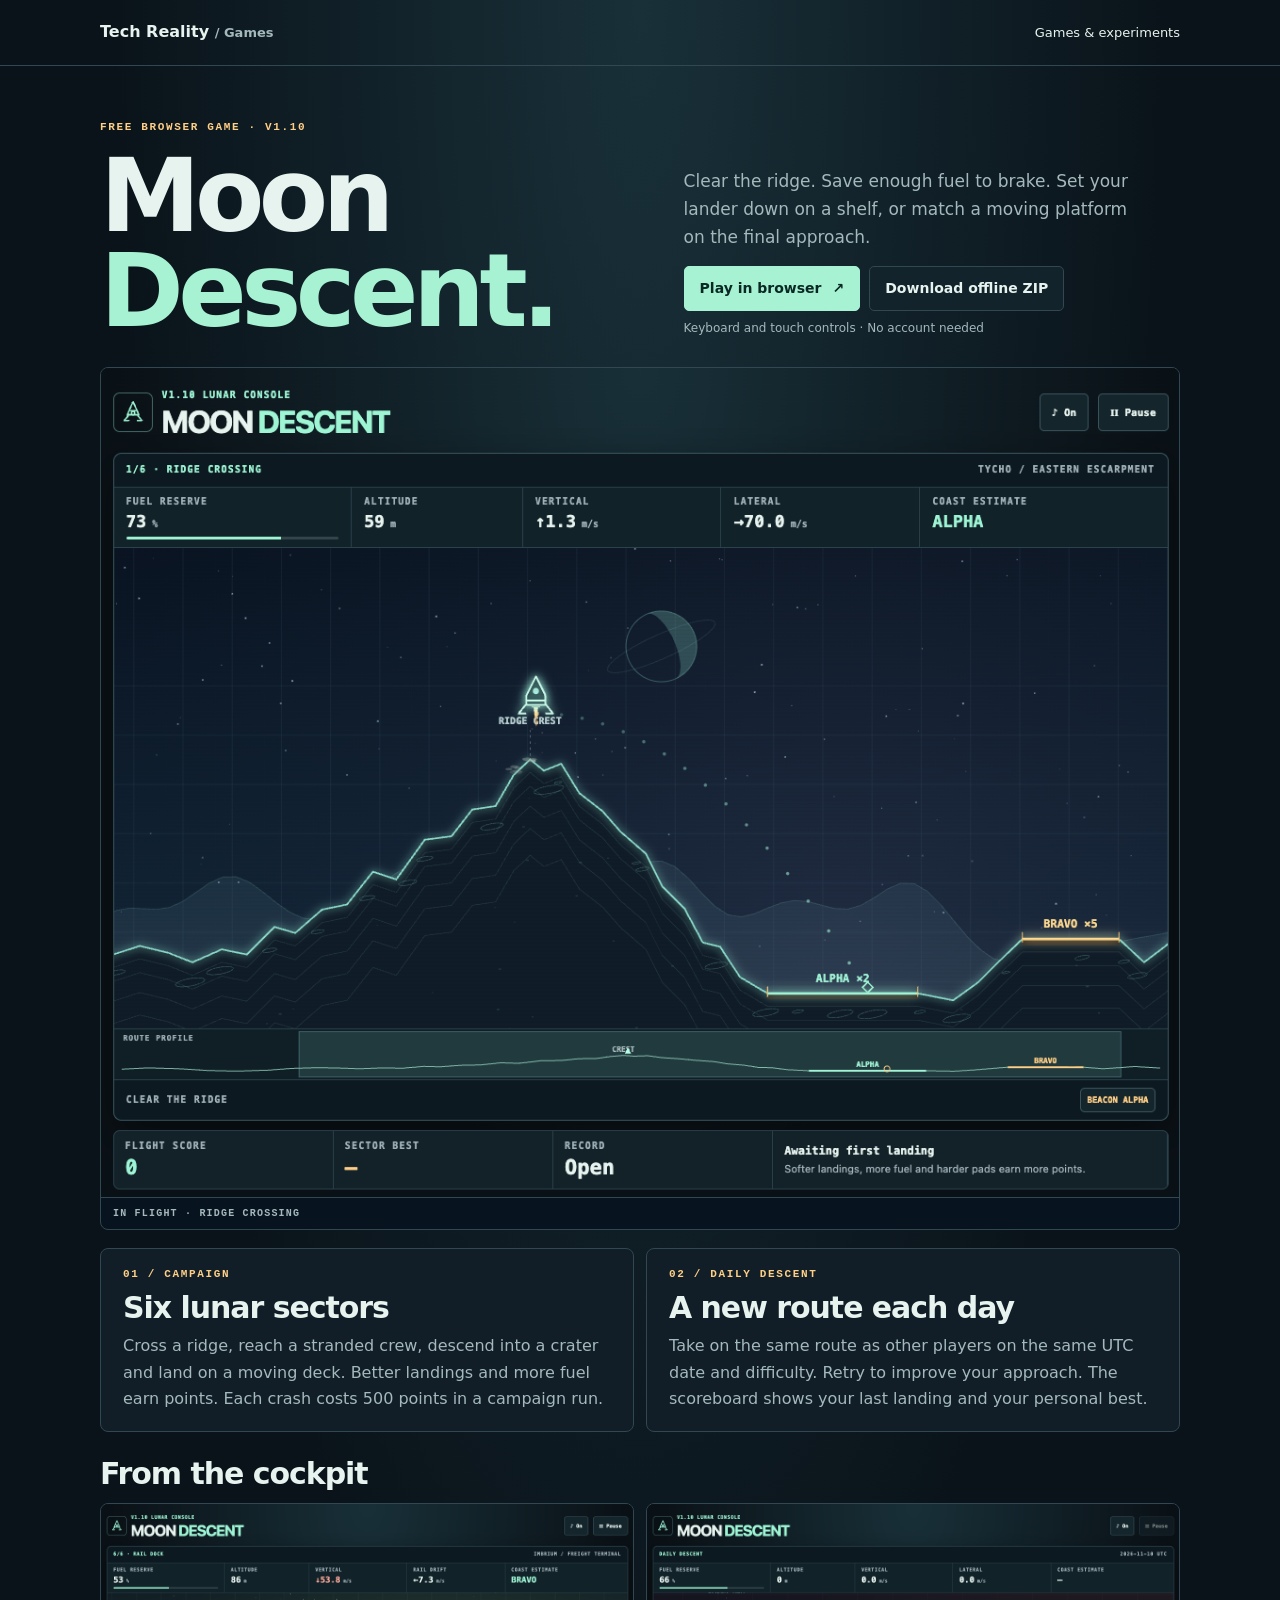
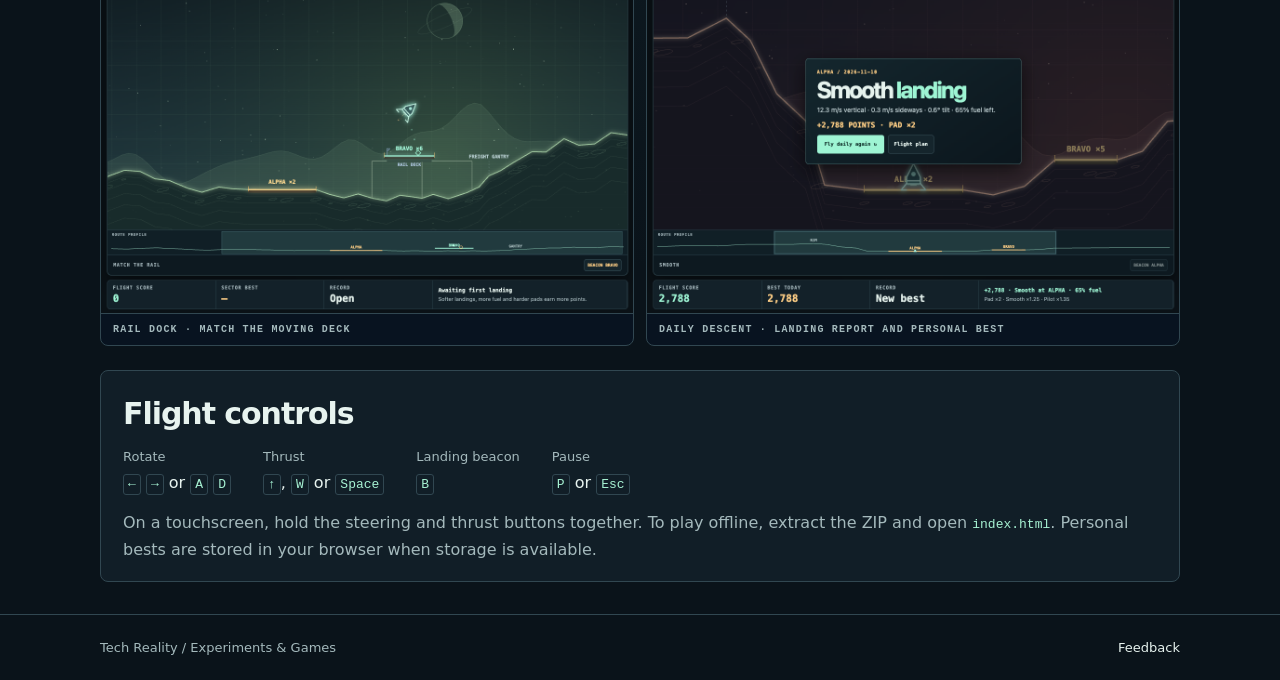
==== docs/moon-descent/index.html @ 9a51d1f1 "Publish Moon Descent on the games hub" ====
<!doctype html>
<html lang="en-GB">
<head>
  <meta charset="utf-8">
  <meta name="viewport" content="width=device-width,initial-scale=1">
  <meta name="theme-color" content="#0a131a">
  <title>Moon Descent — a free lunar landing game | Tech Reality</title>
  <meta name="description" content="Fly six lunar sectors, land on a moving platform, and try a new route each day. Play Moon Descent in your browser or download it for offline play.">
  <link rel="canonical" href="https://tech-reality.github.io/games/moon-descent/">
  <link rel="stylesheet" href="page.css">
  <meta property="og:type" content="website">
  <meta property="og:title" content="Moon Descent | Tech Reality">
  <meta property="og:description" content="A free lunar landing game with six sectors and a fresh daily route.">
  <meta property="og:url" content="https://tech-reality.github.io/games/moon-descent/">
  <meta property="og:image" content="https://tech-reality.github.io/games/moon-descent/flight.png">
  <meta name="twitter:card" content="summary_large_image">
</head>
<body>
  <a class="skip" href="#main">Skip to content</a>
  <header>
    <div class="wrap masthead">
      <a class="brand" href="https://tech-reality.github.io/games/">Tech Reality <span>/ Games</span></a>
      <nav aria-label="Main"><a href="https://tech-reality.github.io/games/">Games &amp; experiments</a></nav>
    </div>
  </header>
  <main class="wrap" id="main">
    <section class="hero" aria-labelledby="title">
      <div class="kicker">Free browser game · v1.10</div>
      <div class="intro">
        <h1 id="title">Moon <em>Descent.</em></h1>
        <div>
          <p>Clear the ridge. Save enough fuel to brake. Set your lander down on a shelf, or match a moving platform on the final approach.</p>
          <div class="actions">
            <a class="button" href="play.html">Play in browser <span aria-hidden="true">↗</span></a>
            <a class="button secondary" href="moon-descent-v1.10.zip" download>Download offline ZIP</a>
          </div>
          <p class="fine">Keyboard and touch controls · No account needed</p>
        </div>
      </div>
      <figure>
        <img src="flight.png" width="1144" height="880" alt="Moon Descent gameplay showing the lander clearing a ridge, with live flight instruments and the route profile.">
        <figcaption>In flight · Ridge Crossing</figcaption>
      </figure>
    </section>
    <section class="briefing" aria-label="Flight briefing">
      <article>
        <p class="kicker">01 / Campaign</p>
        <h2>Six lunar sectors</h2>
        <p>Cross a ridge, reach a stranded crew, descend into a crater and land on a moving deck. Better landings and more fuel earn points. Each crash costs 500 points in a campaign run.</p>
      </article>
      <article>
        <p class="kicker">02 / Daily Descent</p>
        <h2>A new route each day</h2>
        <p>Take on the same route as other players on the same UTC date and difficulty. Retry to improve your approach. The scoreboard shows your last landing and your personal best.</p>
      </article>
    </section>
    <section class="gallery" aria-labelledby="gallery-title">
      <h2 id="gallery-title">From the cockpit</h2>
      <div class="gallery-grid">
        <figure>
          <a href="rail-dock.png"><img src="rail-dock.png" width="1144" height="880" loading="lazy" alt="The lander approaching Bravo’s moving deck in Rail Dock, with rail drift shown in the flight instruments."></a>
          <figcaption>Rail Dock · Match the moving deck</figcaption>
        </figure>
        <figure>
          <a href="daily-descent.png"><img src="daily-descent.png" width="1144" height="880" loading="lazy" alt="A successful Daily Descent landing with the points, pad multiplier, fuel left and daily best on screen."></a>
          <figcaption>Daily Descent · Landing report and personal best</figcaption>
        </figure>
      </div>
    </section>
    <section class="essentials" aria-labelledby="controls">
      <h2 id="controls">Flight controls</h2>
      <dl>
        <div><dt>Rotate</dt><dd><kbd>←</kbd> <kbd>→</kbd> or <kbd>A</kbd> <kbd>D</kbd></dd></div>
        <div><dt>Thrust</dt><dd><kbd>↑</kbd>, <kbd>W</kbd> or <kbd>Space</kbd></dd></div>
        <div><dt>Landing beacon</dt><dd><kbd>B</kbd></dd></div>
        <div><dt>Pause</dt><dd><kbd>P</kbd> or <kbd>Esc</kbd></dd></div>
      </dl>
      <p>On a touchscreen, hold the steering and thrust buttons together. To play offline, extract the ZIP and open <code>index.html</code>. Personal bests are stored in your browser when storage is available.</p>
    </section>
  </main>
  <footer><div class="wrap masthead"><span>Tech Reality / Experiments &amp; Games</span><a href="mailto:support@tech-reality.co.uk">Feedback</a></div></footer>
</body>
</html>
---- docs/moon-descent/page.css ----
:root {
  color-scheme:dark;
  --bg:#0a131a;
  --panel:#111e27;
  --ink:#e7f3ef;
  --mint:#a7f2d3;
  --muted:#a4b9bc;
  --line:#314751;
  --gold:#ffcf86;
  --mono:ui-monospace,Menlo,Consolas,monospace;
}
* { box-sizing:border-box; }
body { margin:0; background:radial-gradient(ellipse at top,#193039 0%,transparent 58%) var(--bg); color:var(--ink); font:16px/1.65 system-ui,sans-serif; }
a { color:var(--mint); text-underline-offset:4px; }
a:focus-visible { outline:2px solid var(--gold); outline-offset:4px; }
.wrap { width:min(1080px,calc(100% - 42px)); margin-inline:auto; }
.skip { position:absolute; inset:8px auto auto 8px; transform:translateY(-180%); padding:8px 12px; background:var(--panel); z-index:2; }
.skip:focus { transform:none; }
header,footer { border-bottom:1px solid var(--line); }
footer { border-top:1px solid var(--line); border-bottom:0; font-size:13px; color:var(--muted); }
.masthead { display:flex; justify-content:space-between; align-items:center; min-height:65px; gap:16px; }
.masthead a { color:var(--ink); text-decoration:none; }
.masthead a:hover { color:var(--mint); text-decoration:underline; }
.brand { font-weight:750; }
.brand span,nav { color:var(--muted); font-size:13px; }
.hero { padding-top:54px; }
.kicker { color:var(--gold); font:700 11px/1.45 var(--mono); text-transform:uppercase; letter-spacing:.15em; }
.intro { display:grid; grid-template-columns:1fr .9fr; gap:32px; align-items:end; margin:13px 0 28px; }
h1,h2,p { margin:0; }
h1 { font-size:clamp(53px,8vw,101px); line-height:.94; letter-spacing:-.055em; }
h1 em { display:block; color:var(--mint); font-style:normal; }
h2 { margin:7px 0 8px; font-size:clamp(22px,3vw,30px); line-height:1.18; letter-spacing:-.035em; }
.intro p { max-width:43ch; color:var(--muted); font-size:17px; }
.actions { display:flex; flex-wrap:wrap; gap:9px; margin:15px 0 8px; }
.button { display:inline-flex; gap:11px; align-items:center; min-height:45px; padding:9px 15px; border:1px solid var(--mint); border-radius:5px; background:var(--mint); color:#0b2924; font-size:14px; font-weight:750; text-decoration:none; }
.button:hover { background:#d4ffeb; }
.button.secondary { background:#12232b; color:var(--ink); border-color:var(--line); }
.button.secondary:hover { border-color:var(--mint); }
.intro .fine { font-size:12px; }
figure { margin:0; overflow:hidden; border:1px solid var(--line); border-radius:8px; background:#081320; }
figure img { display:block; width:100%; height:auto; }
figcaption { padding:8px 12px; color:var(--muted); font:700 10px/1.5 var(--mono); letter-spacing:.12em; text-transform:uppercase; border-top:1px solid var(--line); }
.briefing { display:grid; grid-template-columns:1fr 1fr; gap:12px; margin:18px 0; }
.briefing article,.essentials { border:1px solid var(--line); border-radius:8px; padding:18px 22px; background:var(--panel); }
.briefing p:not(.kicker),.essentials p { color:var(--muted); }
.gallery { margin:24px 0; }
.gallery h2 { margin-bottom:12px; }
.gallery-grid { display:grid; grid-template-columns:repeat(2,minmax(0,1fr)); gap:12px; }
.gallery a { display:block; }
.gallery a:focus-visible { outline-offset:-3px; }
.essentials { margin-bottom:32px; }
.essentials dl { display:flex; flex-wrap:wrap; gap:16px 32px; margin:14px 0; }
.essentials dt { color:var(--muted); font-size:13px; }
.essentials dd { margin:3px 0 0; }
kbd,code { font:13px var(--mono); color:var(--mint); }
kbd { padding:2px 4px; border:1px solid var(--line); border-radius:3px; }
@media (max-width:720px) {
  .wrap { width:calc(100% - 28px); }
  .hero { padding-top:32px; }
  .intro,.briefing,.gallery-grid { grid-template-columns:1fr; gap:12px; }
  .intro { margin-bottom:17px; }
  .masthead { min-height:56px; gap:8px; }
  .briefing article,.essentials { padding:14px; }
}
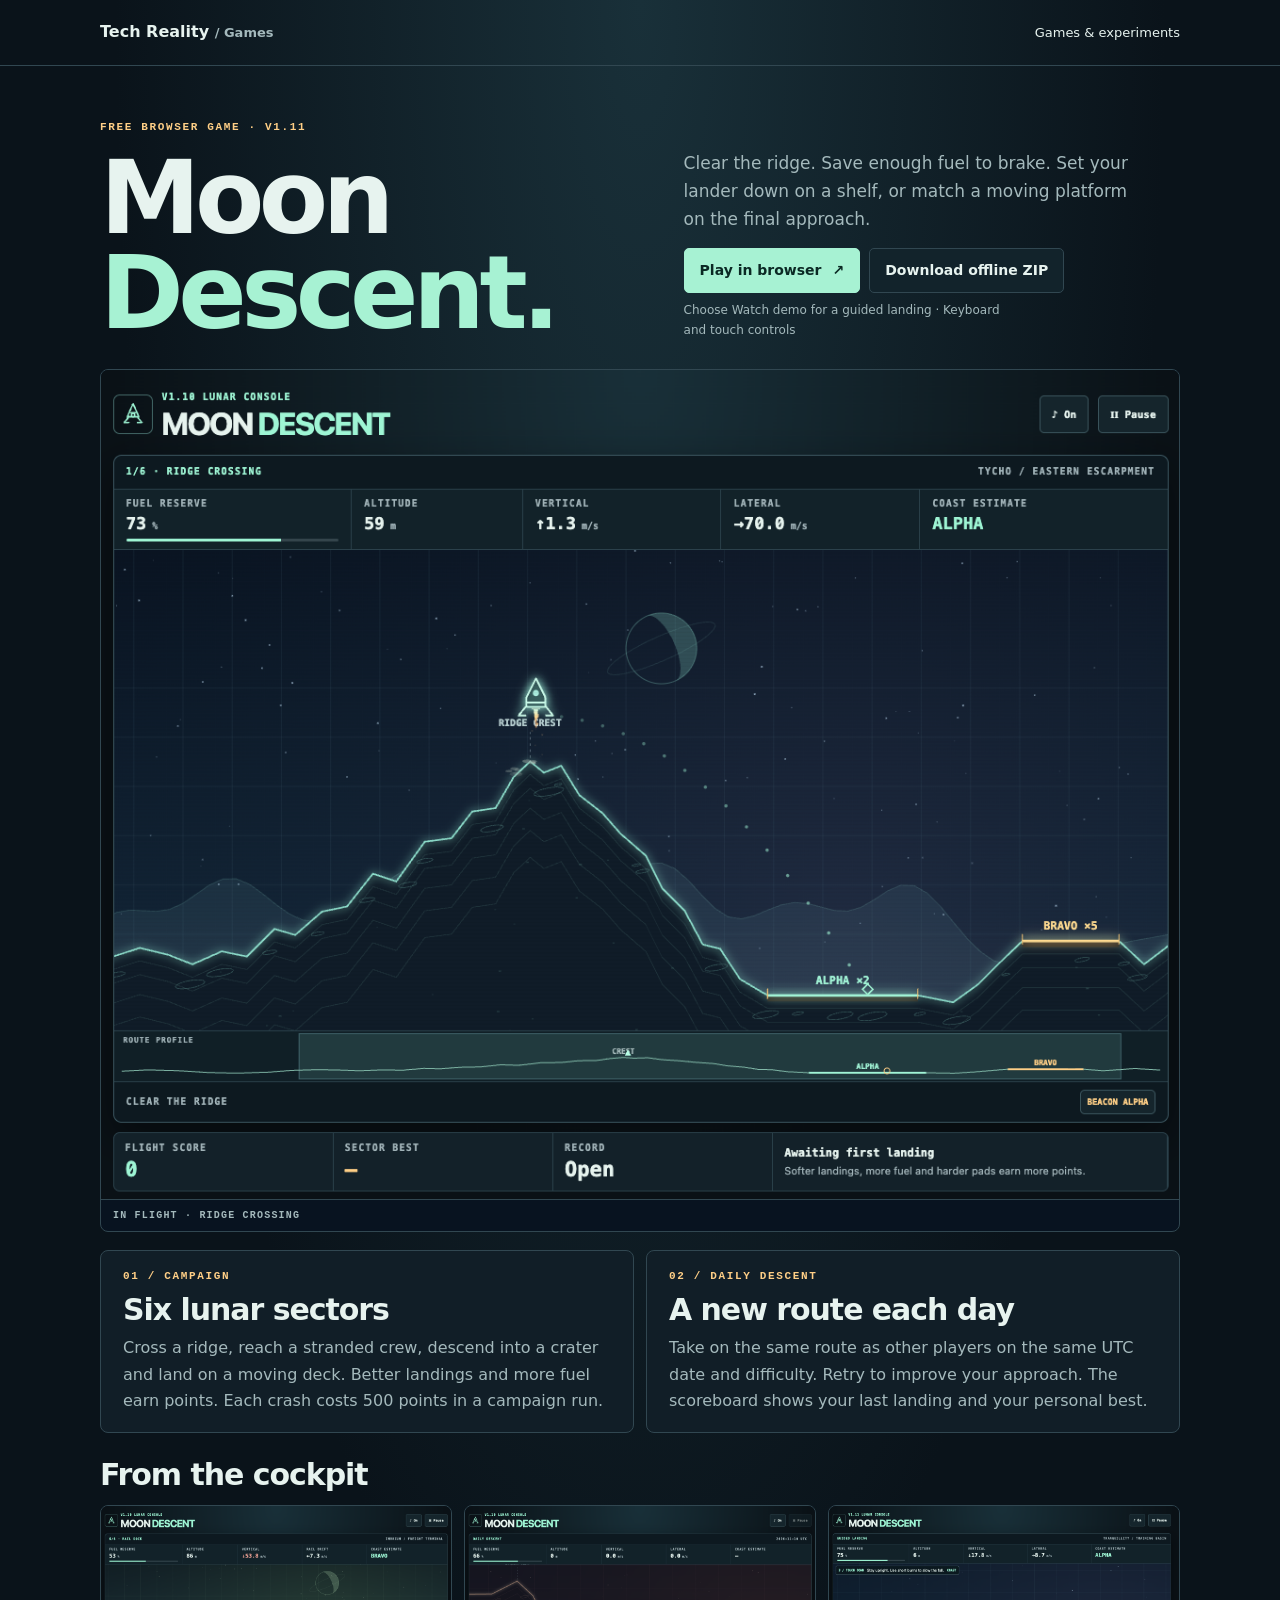
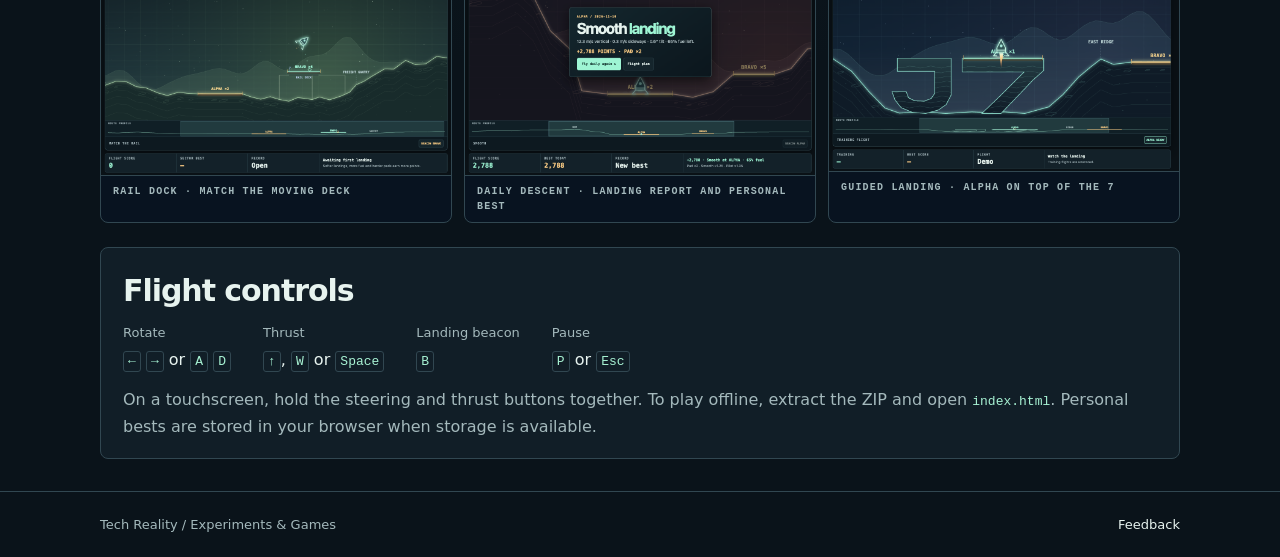
==== commit 8fbf6696: "Release Moon Descent v1.11 with guided landing and touch fix" ====
--- a/docs/moon-descent/index.html
+++ b/docs/moon-descent/index.html
@@ -25,16 +25,16 @@
   </header>
   <main class="wrap" id="main">
     <section class="hero" aria-labelledby="title">
-      <div class="kicker">Free browser game · v1.10</div>
+      <div class="kicker">Free browser game · v1.11</div>
       <div class="intro">
         <h1 id="title">Moon <em>Descent.</em></h1>
         <div>
           <p>Clear the ridge. Save enough fuel to brake. Set your lander down on a shelf, or match a moving platform on the final approach.</p>
           <div class="actions">
             <a class="button" href="play.html">Play in browser <span aria-hidden="true">↗</span></a>
-            <a class="button secondary" href="moon-descent-v1.10.zip" download>Download offline ZIP</a>
+            <a class="button secondary" href="moon-descent-v1.11.zip" download>Download offline ZIP</a>
           </div>
-          <p class="fine">Keyboard and touch controls · No account needed</p>
+          <p class="fine">Choose Watch demo for a guided landing · Keyboard and touch controls</p>
         </div>
       </div>
       <figure>
@@ -65,6 +65,10 @@
           <a href="daily-descent.png"><img src="daily-descent.png" width="1144" height="880" loading="lazy" alt="A successful Daily Descent landing with the points, pad multiplier, fuel left and daily best on screen."></a>
           <figcaption>Daily Descent · Landing report and personal best</figcaption>
         </figure>
+        <figure>
+          <a href="guided-landing.png"><img src="guided-landing.png" width="1160" height="880" loading="lazy" alt="J and 7 form two lunar rock formations. The lander descends onto Alpha, on top of the 7."></a>
+          <figcaption>Guided landing · Alpha on top of the 7</figcaption>
+        </figure>
       </div>
     </section>
     <section class="essentials" aria-labelledby="controls">
--- a/docs/moon-descent/page.css
+++ b/docs/moon-descent/page.css
@@ -45,7 +45,7 @@
 .briefing p:not(.kicker),.essentials p { color:var(--muted); }
 .gallery { margin:24px 0; }
 .gallery h2 { margin-bottom:12px; }
-.gallery-grid { display:grid; grid-template-columns:repeat(2,minmax(0,1fr)); gap:12px; }
+.gallery-grid { display:grid; grid-template-columns:repeat(3,minmax(0,1fr)); gap:12px; }
 .gallery a { display:block; }
 .gallery a:focus-visible { outline-offset:-3px; }
 .essentials { margin-bottom:32px; }
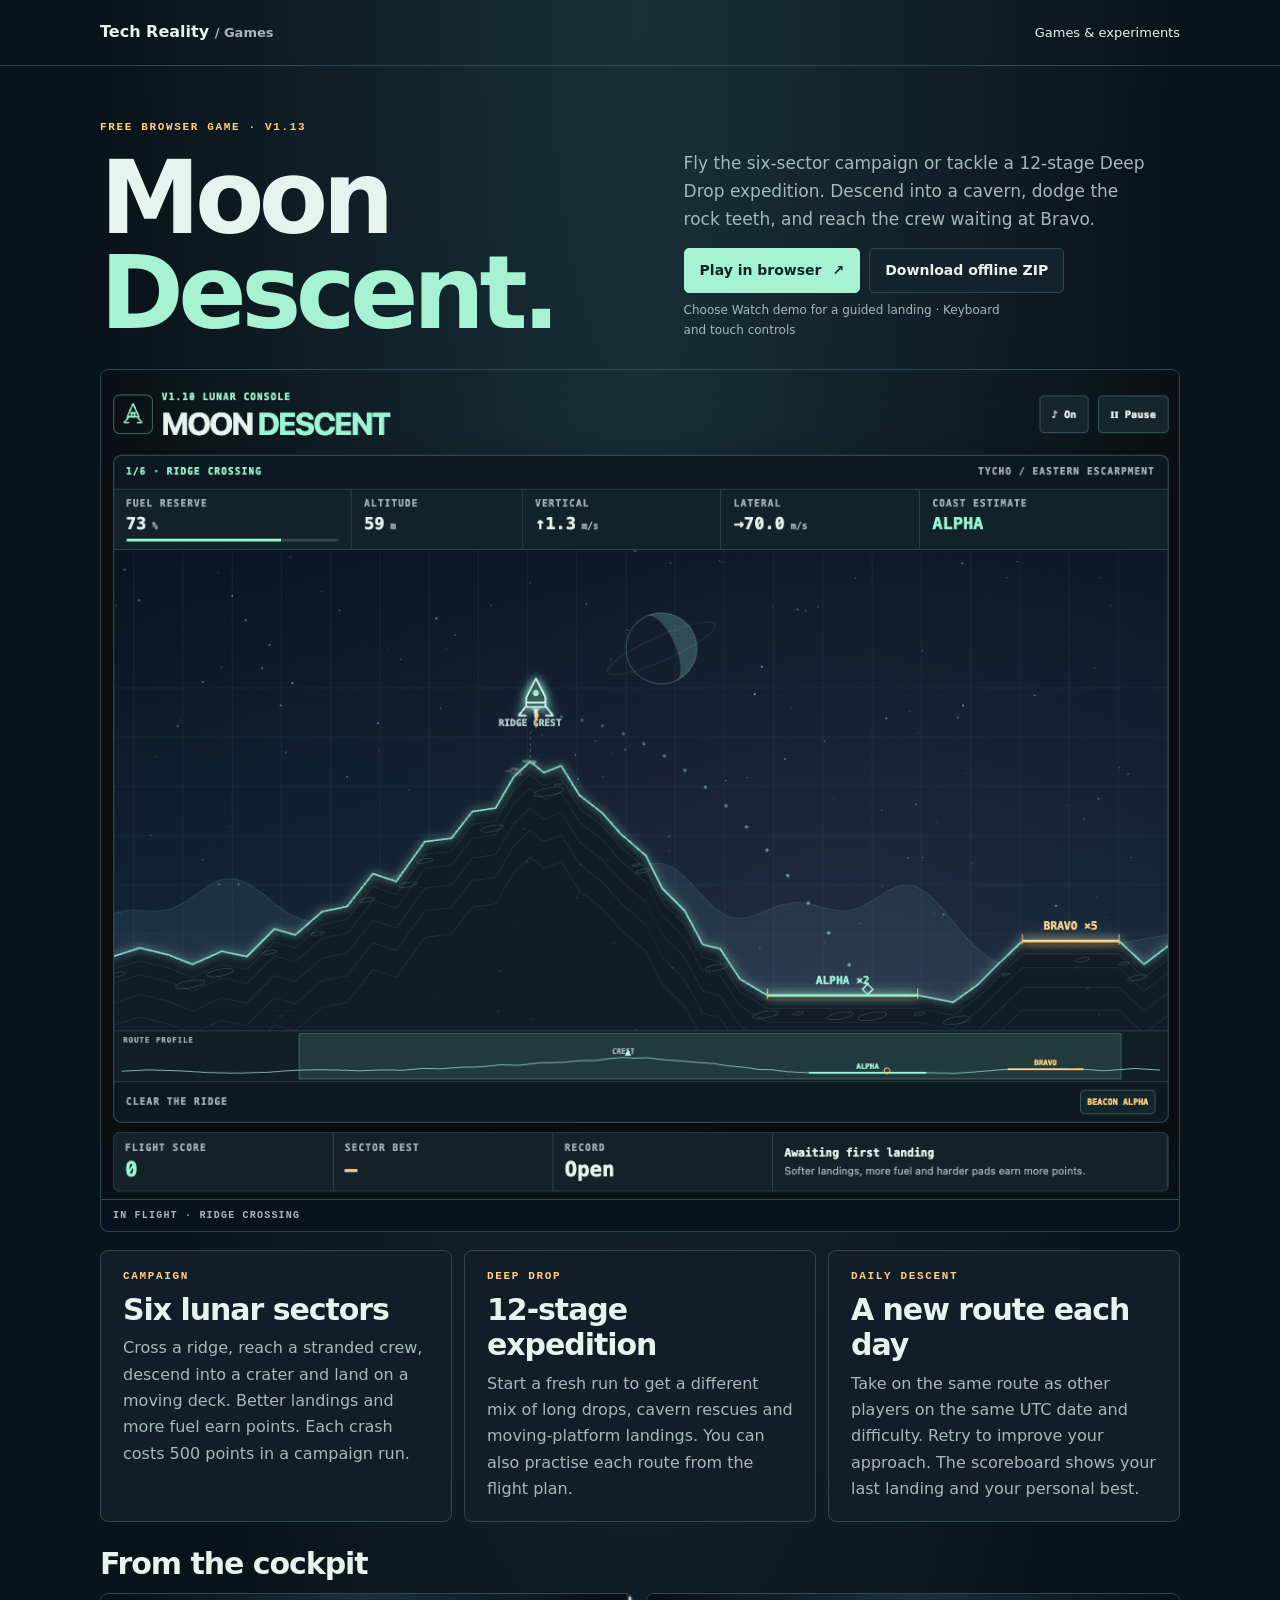
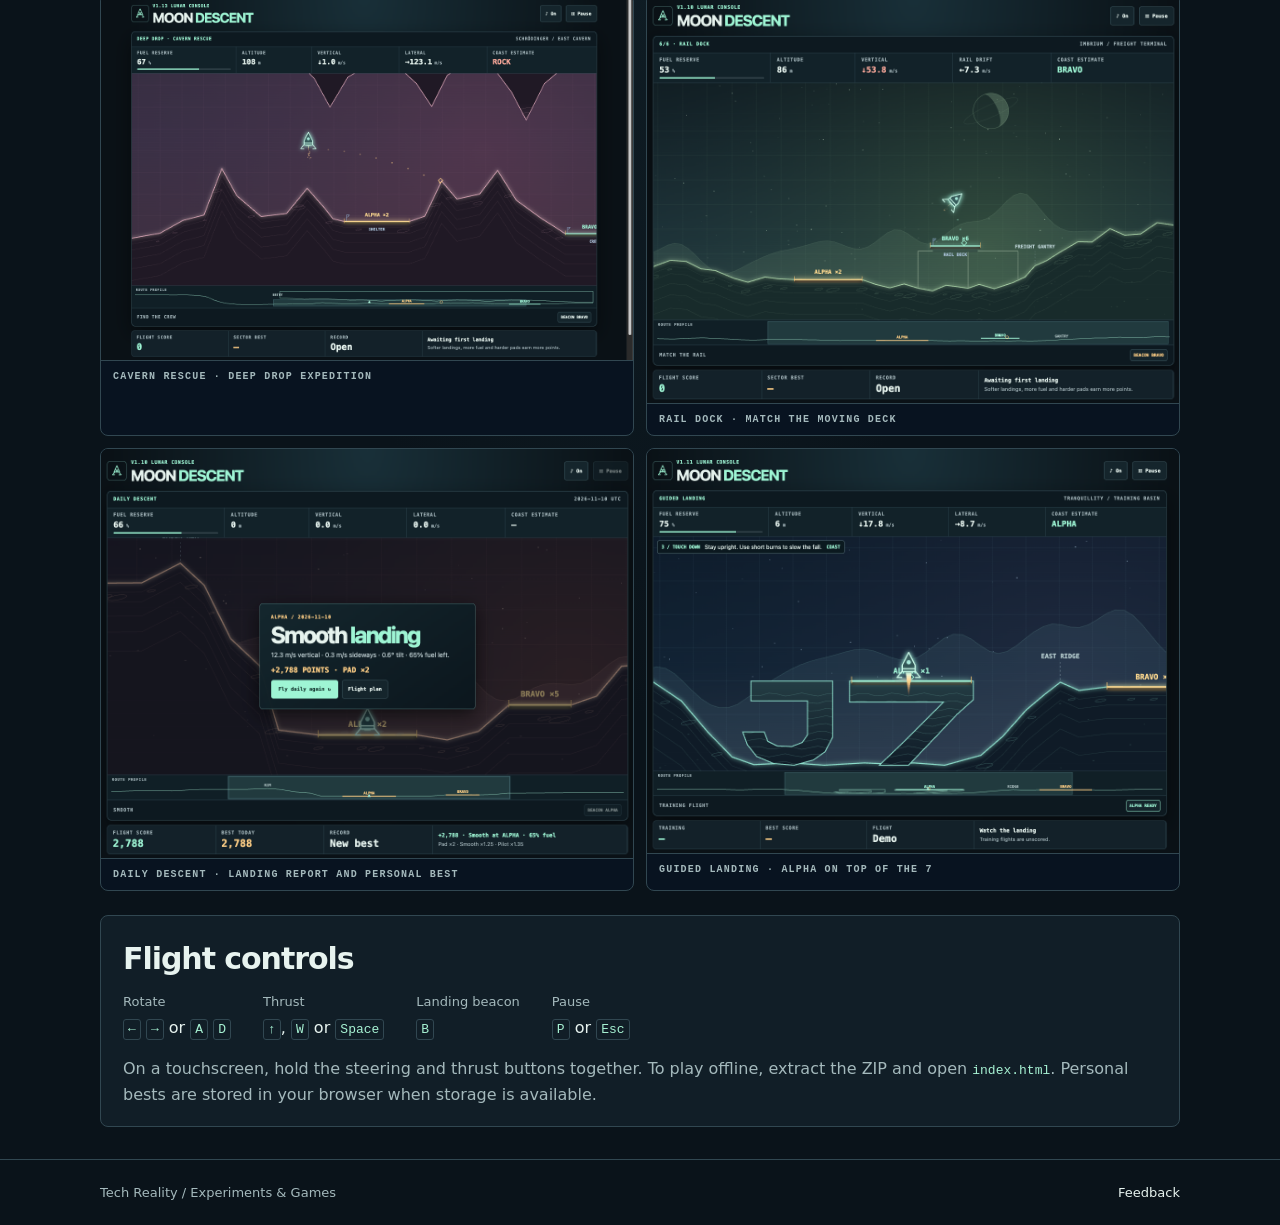
==== commit 724459bc: "Publish Moon Descent v1.13 and Deep Drop expedition" ====
--- a/docs/moon-descent/index.html
+++ b/docs/moon-descent/index.html
@@ -5,12 +5,12 @@
   <meta name="viewport" content="width=device-width,initial-scale=1">
   <meta name="theme-color" content="#0a131a">
   <title>Moon Descent — a free lunar landing game | Tech Reality</title>
-  <meta name="description" content="Fly six lunar sectors, land on a moving platform, and try a new route each day. Play Moon Descent in your browser or download it for offline play.">
+  <meta name="description" content="Fly six lunar sectors, take on a 12-stage Deep Drop expedition, or try a new route each day. Play Moon Descent in your browser or download it for offline play.">
   <link rel="canonical" href="https://tech-reality.github.io/games/moon-descent/">
   <link rel="stylesheet" href="page.css">
   <meta property="og:type" content="website">
   <meta property="og:title" content="Moon Descent | Tech Reality">
-  <meta property="og:description" content="A free lunar landing game with six sectors and a fresh daily route.">
+  <meta property="og:description" content="Fly a 12-stage expedition through lunar shafts and caverns, or try a new route each day.">
   <meta property="og:url" content="https://tech-reality.github.io/games/moon-descent/">
   <meta property="og:image" content="https://tech-reality.github.io/games/moon-descent/flight.png">
   <meta name="twitter:card" content="summary_large_image">
@@ -25,14 +25,14 @@
   </header>
   <main class="wrap" id="main">
     <section class="hero" aria-labelledby="title">
-      <div class="kicker">Free browser game · v1.11</div>
+      <div class="kicker">Free browser game · v1.13</div>
       <div class="intro">
         <h1 id="title">Moon <em>Descent.</em></h1>
         <div>
-          <p>Clear the ridge. Save enough fuel to brake. Set your lander down on a shelf, or match a moving platform on the final approach.</p>
+          <p>Fly the six-sector campaign or tackle a 12-stage Deep Drop expedition. Descend into a cavern, dodge the rock teeth, and reach the crew waiting at Bravo.</p>
           <div class="actions">
             <a class="button" href="play.html">Play in browser <span aria-hidden="true">↗</span></a>
-            <a class="button secondary" href="moon-descent-v1.11.zip" download>Download offline ZIP</a>
+            <a class="button secondary" href="moon-descent-v1.13.zip" download>Download offline ZIP</a>
           </div>
           <p class="fine">Choose Watch demo for a guided landing · Keyboard and touch controls</p>
         </div>
@@ -44,12 +44,17 @@
     </section>
     <section class="briefing" aria-label="Flight briefing">
       <article>
-        <p class="kicker">01 / Campaign</p>
+        <p class="kicker">Campaign</p>
         <h2>Six lunar sectors</h2>
         <p>Cross a ridge, reach a stranded crew, descend into a crater and land on a moving deck. Better landings and more fuel earn points. Each crash costs 500 points in a campaign run.</p>
       </article>
       <article>
-        <p class="kicker">02 / Daily Descent</p>
+        <p class="kicker">Deep Drop</p>
+        <h2>12-stage expedition</h2>
+        <p>Start a fresh run to get a different mix of long drops, cavern rescues and moving-platform landings. You can also practise each route from the flight plan.</p>
+      </article>
+      <article>
+        <p class="kicker">Daily Descent</p>
         <h2>A new route each day</h2>
         <p>Take on the same route as other players on the same UTC date and difficulty. Retry to improve your approach. The scoreboard shows your last landing and your personal best.</p>
       </article>
@@ -57,6 +62,10 @@
     <section class="gallery" aria-labelledby="gallery-title">
       <h2 id="gallery-title">From the cockpit</h2>
       <div class="gallery-grid">
+        <figure>
+          <a href="cavern-rescue.png"><img src="cavern-rescue.png" width="1280" height="880" loading="lazy" alt="The lander flying right between stalactites and stalagmites toward the crew pad in Cavern Rescue."></a>
+          <figcaption>Cavern Rescue · Deep Drop expedition</figcaption>
+        </figure>
         <figure>
           <a href="rail-dock.png"><img src="rail-dock.png" width="1144" height="880" loading="lazy" alt="The lander approaching Bravo’s moving deck in Rail Dock, with rail drift shown in the flight instruments."></a>
           <figcaption>Rail Dock · Match the moving deck</figcaption>
--- a/docs/moon-descent/page.css
+++ b/docs/moon-descent/page.css
@@ -40,12 +40,12 @@
 figure { margin:0; overflow:hidden; border:1px solid var(--line); border-radius:8px; background:#081320; }
 figure img { display:block; width:100%; height:auto; }
 figcaption { padding:8px 12px; color:var(--muted); font:700 10px/1.5 var(--mono); letter-spacing:.12em; text-transform:uppercase; border-top:1px solid var(--line); }
-.briefing { display:grid; grid-template-columns:1fr 1fr; gap:12px; margin:18px 0; }
+.briefing { display:grid; grid-template-columns:repeat(3,minmax(0,1fr)); gap:12px; margin:18px 0; }
 .briefing article,.essentials { border:1px solid var(--line); border-radius:8px; padding:18px 22px; background:var(--panel); }
 .briefing p:not(.kicker),.essentials p { color:var(--muted); }
 .gallery { margin:24px 0; }
 .gallery h2 { margin-bottom:12px; }
-.gallery-grid { display:grid; grid-template-columns:repeat(3,minmax(0,1fr)); gap:12px; }
+.gallery-grid { display:grid; grid-template-columns:repeat(2,minmax(0,1fr)); gap:12px; }
 .gallery a { display:block; }
 .gallery a:focus-visible { outline-offset:-3px; }
 .essentials { margin-bottom:32px; }
